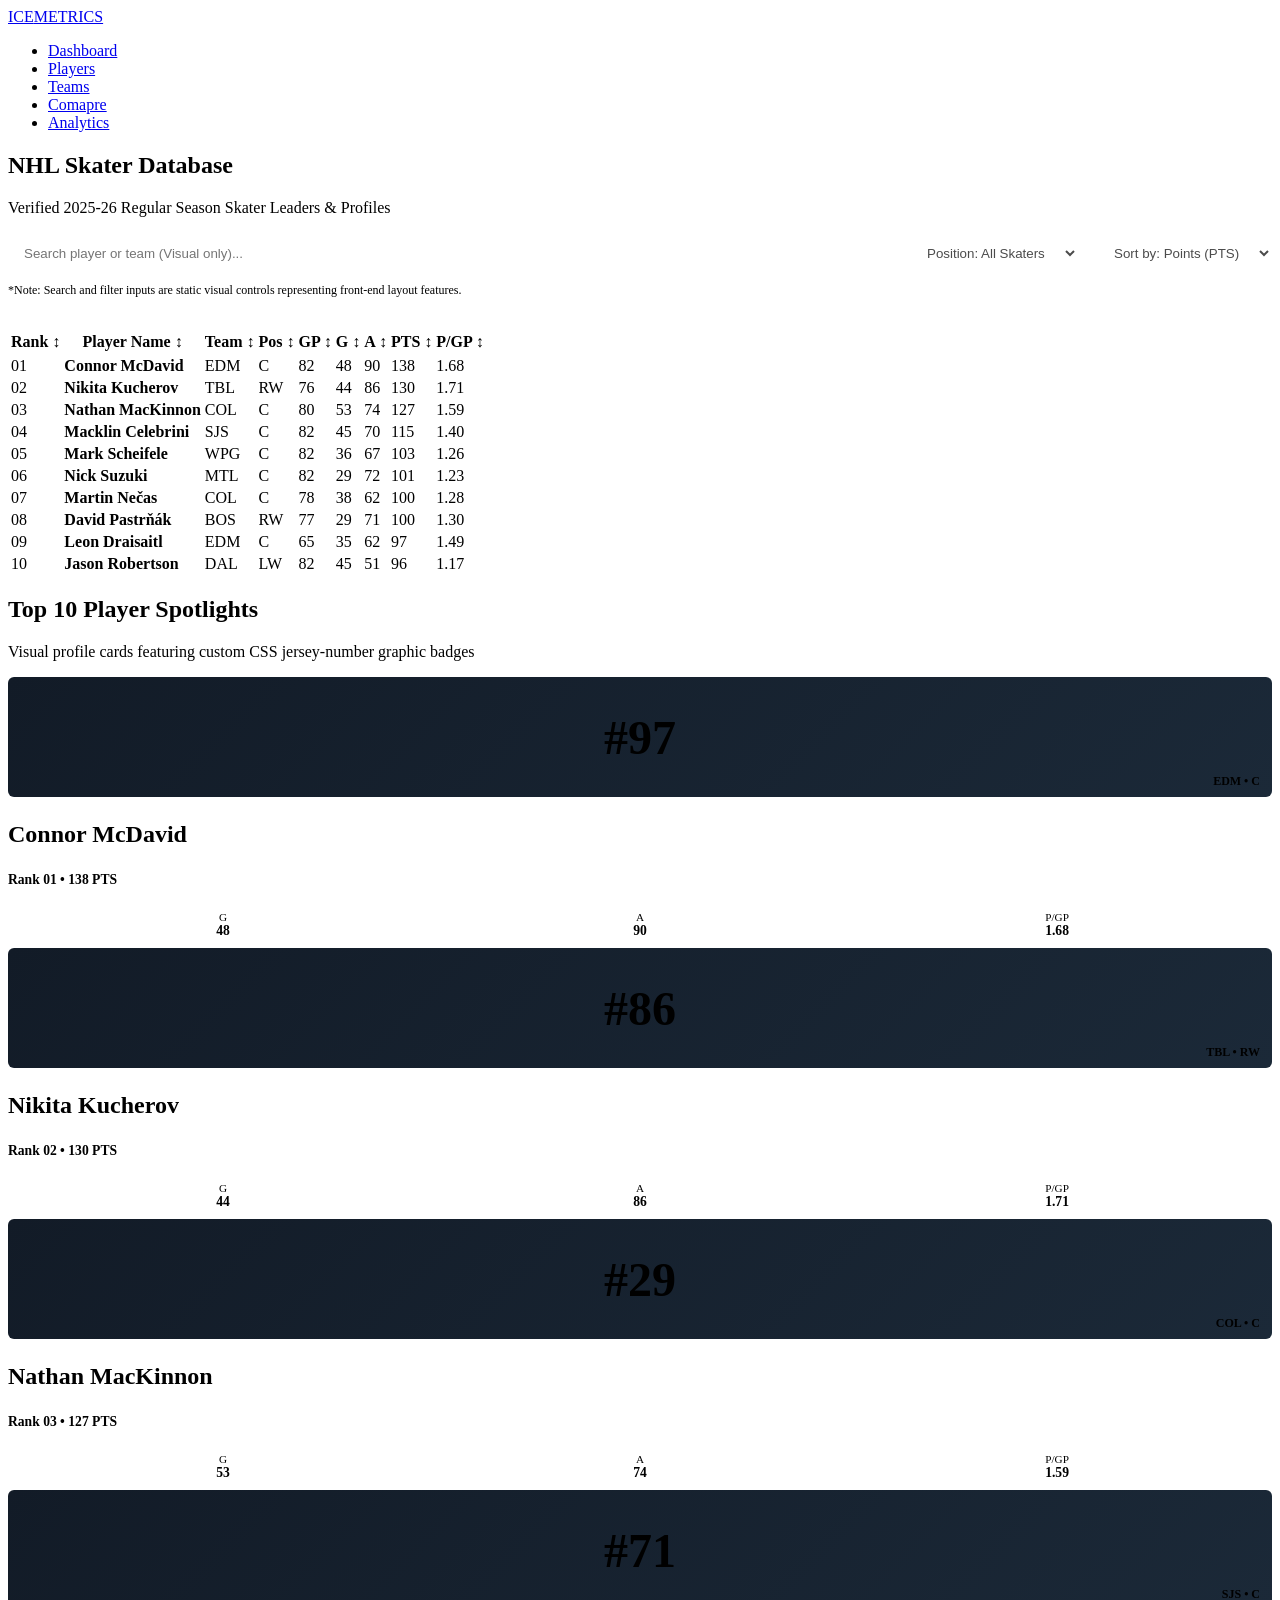
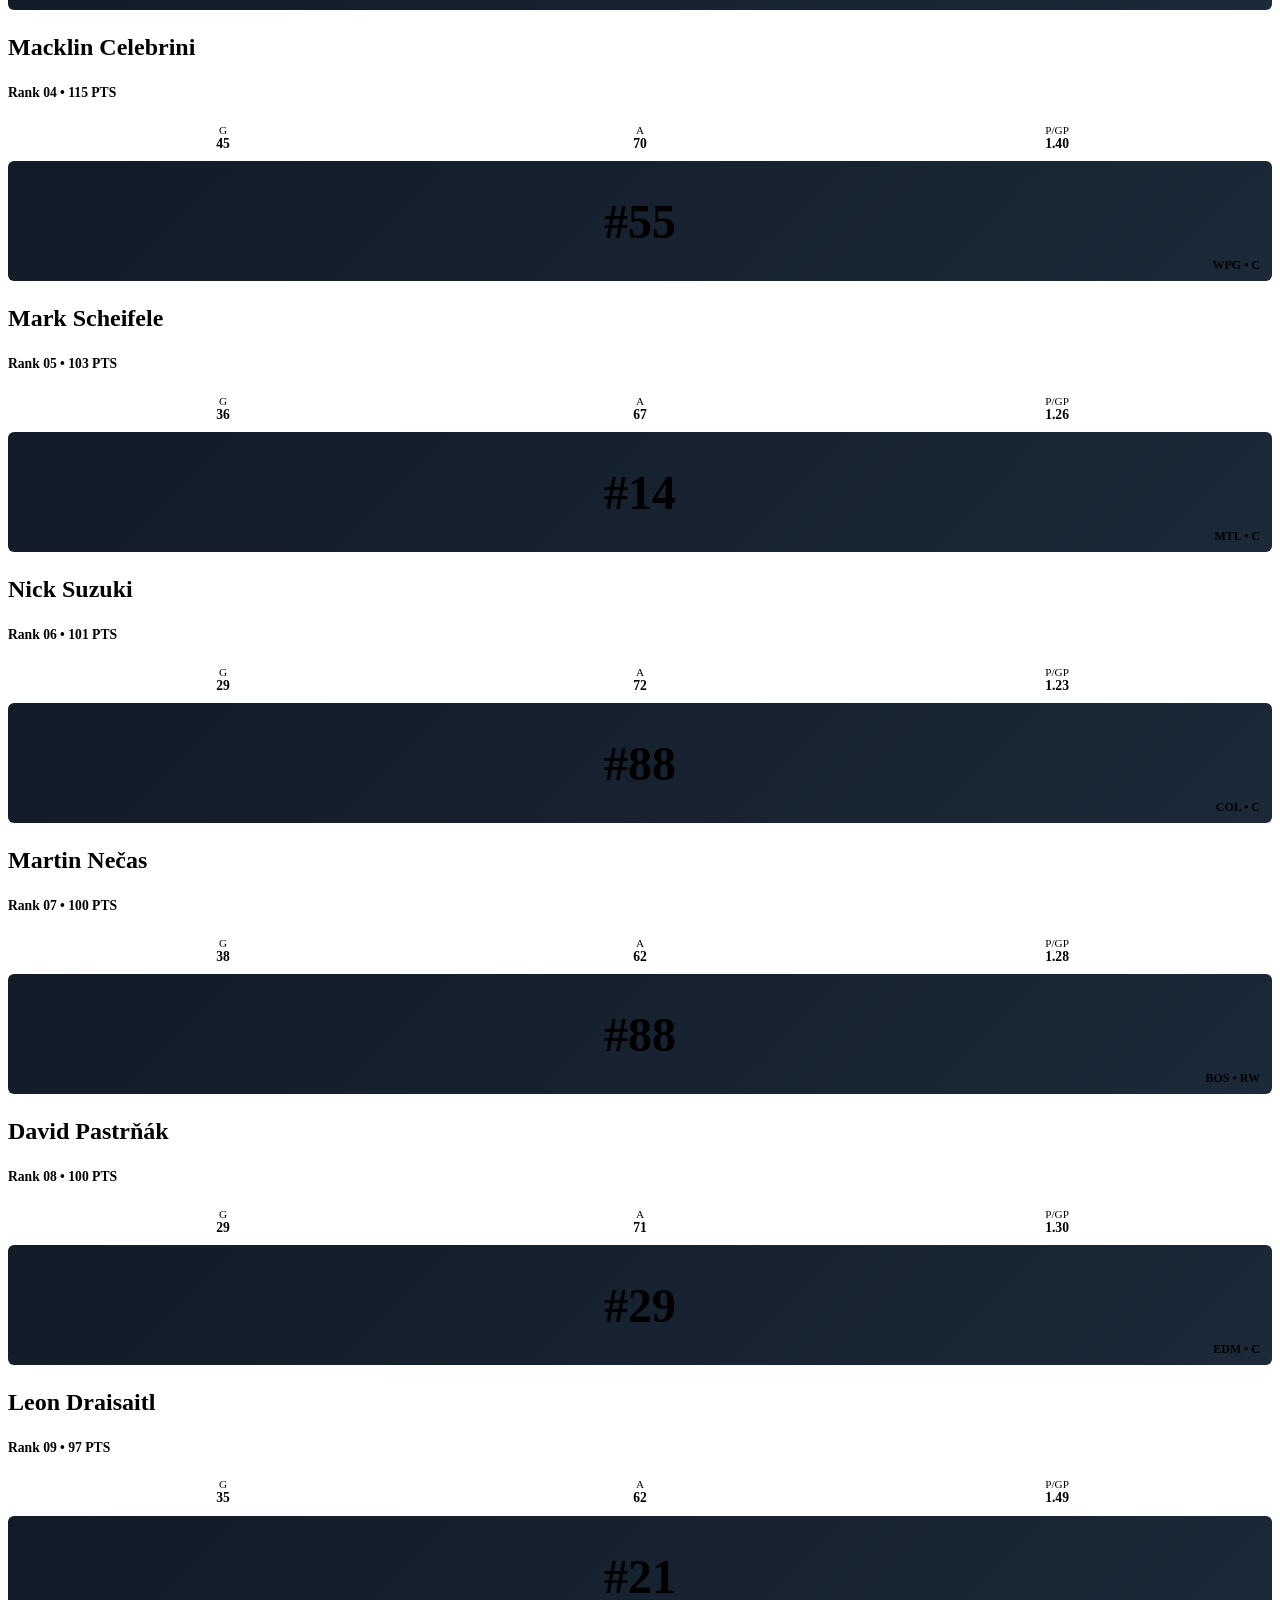
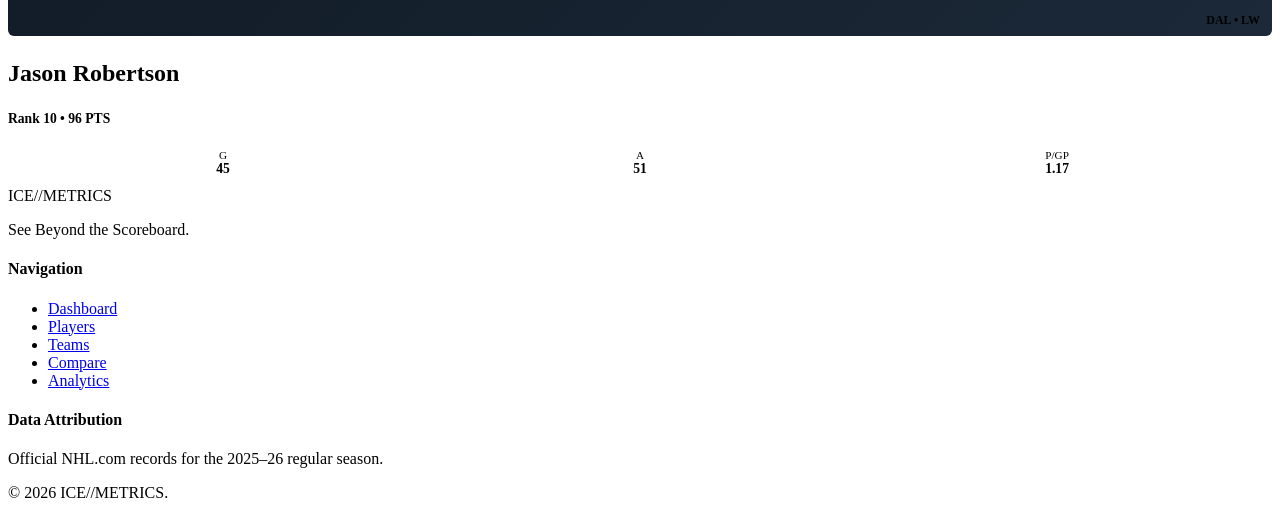
==== players.html @ bad7b71b "Add players.html for NHL Skater Database This commit introduces a new HTML file for the NHL Skater D" ====
<!DOCTYPE html>
<html lang="en">
    <head>
        <meta charset="UTF-8" />
        <meta name="viewport" content="width=device-width, initial-scale=1.0">
        <title>ICE METRICS - Skater Leaders & Profiles</title>
        
        <!-- Google Fonts -->
        <link rel="preconnect" href="https://fonts.googleapis.com">
        <link rel="preconnect" href="https://fonts.gstatic.com" crossorigin>
        <link href="https://fonts.googleapis.com/css2?family=Barlow+Condensed:wght@600;700;800;900&family=Inter:wght@400;500;600;700&display=swap" rel="stylesheet">
        
        <!-- Shared CSS Stylesheet -->
        <link rel="stylesheet" href="styles.css">
    </head>
    <body>
        
        <!-- STICKY HEADER & NAVIGATION -->
        <header class="site-header">
            <div class="header-container">
                <a href="index.html" class="brand-logo">
                    <span class="logo-text">ICE<span class="accent-blue"></span>METRICS</span>
                </a>
                <nav class="main-nav">
                    <ul>
                        <li><a href="index.html" class="nav-link">Dashboard</a></li>
                        <li><a href="players.html" class="nav-link active">Players</a></li>
                        <li><a href="teams.html" class="nav-link">Teams</a></li>
                        <li><a href="compare.html" class="nav-link">Comapre</a></li>
                        <li><a href="analytics.html" class="nav-link">Analytics</a></li>
                    </ul>
                </nav>
            </div>
        </header>
        
        <main>
            <!-- PAGE TITLE & VISUAL SEARCH CONTROLS -->
            <section class="section-container">
                <h1 class="section-title">NHL Skater Database</h1>
                <p class="section-subtitle">Verified 2025-26 Regular Season Skater Leaders & Profiles</p>
                <!-- Visual Search Bar & Filters (Static Elements for Design) -->
            <div class="card-panel" style="margin-bottom: 2rem;">
                <div style="display: flex; gap: 1rem; flex-wrap: wrap; align-items: center;">
                    <div style="flex: 1; min-width: 240px;">
                        <input type="text" placeholder="Search player or team (Visual only)..." disabled style="width: 100%; padding: 0.75rem 1rem; background-color: var(--bg-main); border: 1px solid var(--border-color); border-radius: 4px; color: var(--text-secondary); cursor: not-allowed;">
                    </div>
                    <div>
                        <select disabled style="padding: 0.75rem 1rem; background-color: var(--bg-main); border: 1px solid var(--border-color); border-radius: 4px; color: var(--text-secondary); cursor: not-allowed;">
                            <option>Position: All Skaters</option>
                        </select>
                    </div>
                    <div>
                        <select disabled style="padding: 0.75rem 1rem; background-color: var(--bg-main); border: 1px solid var(--border-color); border-radius: 4px; color: var(--text-secondary); cursor: not-allowed;">
                            <option>Sort by: Points (PTS)</option>
                        </select>
                    </div>
                </div>
                <p style="font-size: 0.75rem; color: var(--text-secondary); margin-top: 0.6rem;">*Note: Search and filter inputs are static visual controls representing front-end layout features.</p>
            </div>

            <!-- TOP 10 SKATER LEADERBOARD TABLE -->
            <div class="table-wrapper">
                <table class="data-table">
                    <thead>
                        <tr>
                            <th>Rank ↕</th>
                            <th>Player Name ↕</th>
                            <th>Team ↕</th>
                            <th>Pos ↕</th>
                            <th>GP ↕</th>
                            <th>G ↕</th>
                            <th>A ↕</th>
                            <th>PTS ↕</th>
                            <th>P/GP ↕</th>
                        </tr>
                    </thead>
                    <tbody>
                        <tr>
                            <tr><td class="rank-cell">01</td><td class="player-cell"><strong>Connor McDavid</strong></td><td>EDM</td><td>C</td><td>82</td><td>48</td><td>90</td><td class="highlight-cell">138</td><td>1.68</td></tr>
                        <tr><td class="rank-cell">02</td><td class="player-cell"><strong>Nikita Kucherov</strong></td><td>TBL</td><td>RW</td><td>76</td><td>44</td><td>86</td><td class="highlight-cell">130</td><td>1.71</td></tr>
                        <tr><td class="rank-cell">03</td><td class="player-cell"><strong>Nathan MacKinnon</strong></td><td>COL</td><td>C</td><td>80</td><td>53</td><td>74</td><td class="highlight-cell">127</td><td>1.59</td></tr>
                        <tr><td class="rank-cell">04</td><td class="player-cell"><strong>Macklin Celebrini</strong></td><td>SJS</td><td>C</td><td>82</td><td>45</td><td>70</td><td class="highlight-cell">115</td><td>1.40</td></tr>
                        <tr><td class="rank-cell">05</td><td class="player-cell"><strong>Mark Scheifele</strong></td><td>WPG</td><td>C</td><td>82</td><td>36</td><td>67</td><td class="highlight-cell">103</td><td>1.26</td></tr>
                        <tr><td class="rank-cell">06</td><td class="player-cell"><strong>Nick Suzuki</strong></td><td>MTL</td><td>C</td><td>82</td><td>29</td><td>72</td><td class="highlight-cell">101</td><td>1.23</td></tr>
                        <tr><td class="rank-cell">07</td><td class="player-cell"><strong>Martin Nečas</strong></td><td>COL</td><td>C</td><td>78</td><td>38</td><td>62</td><td class="highlight-cell">100</td><td>1.28</td></tr>
                        <tr><td class="rank-cell">08</td><td class="player-cell"><strong>David Pastrňák</strong></td><td>BOS</td><td>RW</td><td>77</td><td>29</td><td>71</td><td class="highlight-cell">100</td><td>1.30</td></tr>
                        <tr><td class="rank-cell">09</td><td class="player-cell"><strong>Leon Draisaitl</strong></td><td>EDM</td><td>C</td><td>65</td><td>35</td><td>62</td><td class="highlight-cell">97</td><td>1.49</td></tr>
                        <tr><td class="rank-cell">10</td><td class="player-cell"><strong>Jason Robertson</strong></td><td>DAL</td><td>LW</td><td>82</td><td>45</td><td>51</td><td class="highlight-cell">96</td><td>1.17</td></tr>
                    </tbody>
                </table>
            </div>
        </section>

        <!-- TOP 10 PLAYER SPOTLIGHT CARDS (NO PHOTOS — CSS GRAPHIC BADGES) -->
        <section class="section-container">
            <h2 class="section-title">Top 10 Player Spotlights</h2>
            <p class="section-subtitle">Visual profile cards featuring custom CSS jersey-number graphic badges</p>

            <div class="stats-grid">
                <!-- Card 1 -->
                <div class="card-panel">
                    <div style="background: linear-gradient(135deg, #121B27 0%, #1B2938 100%); height: 120px; border-radius: 6px; display: flex; align-items: center; justify-content: center; border: 1px solid var(--border-color); position: relative; margin-bottom: 1rem;">
                        <span style="font-family: var(--font-heading); font-size: 3rem; font-weight: 900; color: var(--accent-blue);">#97</span>
                        <span style="position: absolute; bottom: 8px; right: 12px; font-size: 0.75rem; color: var(--text-secondary); font-weight: 700;">EDM • C</span>
                    </div>
                    <h3 style="font-family: var(--font-heading); font-size: 1.5rem; font-weight: 800;">Connor McDavid</h3>
                    <p style="color: var(--accent-blue); font-size: 0.85rem; font-weight: 700; margin-bottom: 0.8rem;">Rank 01 • 138 PTS</p>
                    <div style="display: grid; grid-template-columns: repeat(3, 1fr); gap: 0.4rem; text-align: center; background: var(--bg-main); padding: 0.6rem; border-radius: 4px; border: 1px solid var(--border-color); font-size: 0.85rem;">
                        <div><span style="display:block; font-size:0.7rem; color:var(--text-secondary);">G</span><strong>48</strong></div>
                        <div><span style="display:block; font-size:0.7rem; color:var(--text-secondary);">A</span><strong>90</strong></div>
                        <div><span style="display:block; font-size:0.7rem; color:var(--text-secondary);">P/GP</span><strong style="color:var(--accent-blue);">1.68</strong></div>
                    </div>
                </div>

                <!-- Card 2 -->
                <div class="card-panel">
                    <div style="background: linear-gradient(135deg, #121B27 0%, #1B2938 100%); height: 120px; border-radius: 6px; display: flex; align-items: center; justify-content: center; border: 1px solid var(--border-color); position: relative; margin-bottom: 1rem;">
                        <span style="font-family: var(--font-heading); font-size: 3rem; font-weight: 900; color: var(--accent-blue);">#86</span>
                        <span style="position: absolute; bottom: 8px; right: 12px; font-size: 0.75rem; color: var(--text-secondary); font-weight: 700;">TBL • RW</span>
                    </div>
                    <h3 style="font-family: var(--font-heading); font-size: 1.5rem; font-weight: 800;">Nikita Kucherov</h3>
                    <p style="color: var(--accent-blue); font-size: 0.85rem; font-weight: 700; margin-bottom: 0.8rem;">Rank 02 • 130 PTS</p>
                    <div style="display: grid; grid-template-columns: repeat(3, 1fr); gap: 0.4rem; text-align: center; background: var(--bg-main); padding: 0.6rem; border-radius: 4px; border: 1px solid var(--border-color); font-size: 0.85rem;">
                        <div><span style="display:block; font-size:0.7rem; color:var(--text-secondary);">G</span><strong>44</strong></div>
                        <div><span style="display:block; font-size:0.7rem; color:var(--text-secondary);">A</span><strong>86</strong></div>
                        <div><span style="display:block; font-size:0.7rem; color:var(--text-secondary);">P/GP</span><strong style="color:var(--accent-blue);">1.71</strong></div>
                    </div>
                </div>

                <!-- Card 3 -->
                <div class="card-panel">
                    <div style="background: linear-gradient(135deg, #121B27 0%, #1B2938 100%); height: 120px; border-radius: 6px; display: flex; align-items: center; justify-content: center; border: 1px solid var(--border-color); position: relative; margin-bottom: 1rem;">
                        <span style="font-family: var(--font-heading); font-size: 3rem; font-weight: 900; color: var(--accent-blue);">#29</span>
                        <span style="position: absolute; bottom: 8px; right: 12px; font-size: 0.75rem; color: var(--text-secondary); font-weight: 700;">COL • C</span>
                    </div>
                    <h3 style="font-family: var(--font-heading); font-size: 1.5rem; font-weight: 800;">Nathan MacKinnon</h3>
                    <p style="color: var(--accent-blue); font-size: 0.85rem; font-weight: 700; margin-bottom: 0.8rem;">Rank 03 • 127 PTS</p>
                    <div style="display: grid; grid-template-columns: repeat(3, 1fr); gap: 0.4rem; text-align: center; background: var(--bg-main); padding: 0.6rem; border-radius: 4px; border: 1px solid var(--border-color); font-size: 0.85rem;">
                        <div><span style="display:block; font-size:0.7rem; color:var(--text-secondary);">G</span><strong>53</strong></div>
                        <div><span style="display:block; font-size:0.7rem; color:var(--text-secondary);">A</span><strong>74</strong></div>
                        <div><span style="display:block; font-size:0.7rem; color:var(--text-secondary);">P/GP</span><strong style="color:var(--accent-blue);">1.59</strong></div>
                    </div>
                </div>

                <!-- Card 4 -->
                <div class="card-panel">
                    <div style="background: linear-gradient(135deg, #121B27 0%, #1B2938 100%); height: 120px; border-radius: 6px; display: flex; align-items: center; justify-content: center; border: 1px solid var(--border-color); position: relative; margin-bottom: 1rem;">
                        <span style="font-family: var(--font-heading); font-size: 3rem; font-weight: 900; color: var(--accent-blue);">#71</span>
                        <span style="position: absolute; bottom: 8px; right: 12px; font-size: 0.75rem; color: var(--text-secondary); font-weight: 700;">SJS • C</span>
                    </div>
                    <h3 style="font-family: var(--font-heading); font-size: 1.5rem; font-weight: 800;">Macklin Celebrini</h3>
                    <p style="color: var(--accent-blue); font-size: 0.85rem; font-weight: 700; margin-bottom: 0.8rem;">Rank 04 • 115 PTS</p>
                    <div style="display: grid; grid-template-columns: repeat(3, 1fr); gap: 0.4rem; text-align: center; background: var(--bg-main); padding: 0.6rem; border-radius: 4px; border: 1px solid var(--border-color); font-size: 0.85rem;">
                        <div><span style="display:block; font-size:0.7rem; color:var(--text-secondary);">G</span><strong>45</strong></div>
                        <div><span style="display:block; font-size:0.7rem; color:var(--text-secondary);">A</span><strong>70</strong></div>
                        <div><span style="display:block; font-size:0.7rem; color:var(--text-secondary);">P/GP</span><strong style="color:var(--accent-blue);">1.40</strong></div>
                    </div>
                </div>

                <!-- Card 5 -->
                <div class="card-panel">
                    <div style="background: linear-gradient(135deg, #121B27 0%, #1B2938 100%); height: 120px; border-radius: 6px; display: flex; align-items: center; justify-content: center; border: 1px solid var(--border-color); position: relative; margin-bottom: 1rem;">
                        <span style="font-family: var(--font-heading); font-size: 3rem; font-weight: 900; color: var(--accent-blue);">#55</span>
                        <span style="position: absolute; bottom: 8px; right: 12px; font-size: 0.75rem; color: var(--text-secondary); font-weight: 700;">WPG • C</span>
                    </div>
                    <h3 style="font-family: var(--font-heading); font-size: 1.5rem; font-weight: 800;">Mark Scheifele</h3>
                    <p style="color: var(--accent-blue); font-size: 0.85rem; font-weight: 700; margin-bottom: 0.8rem;">Rank 05 • 103 PTS</p>
                    <div style="display: grid; grid-template-columns: repeat(3, 1fr); gap: 0.4rem; text-align: center; background: var(--bg-main); padding: 0.6rem; border-radius: 4px; border: 1px solid var(--border-color); font-size: 0.85rem;">
                        <div><span style="display:block; font-size:0.7rem; color:var(--text-secondary);">G</span><strong>36</strong></div>
                        <div><span style="display:block; font-size:0.7rem; color:var(--text-secondary);">A</span><strong>67</strong></div>
                        <div><span style="display:block; font-size:0.7rem; color:var(--text-secondary);">P/GP</span><strong style="color:var(--accent-blue);">1.26</strong></div>
                    </div>
                </div>

                <!-- Card 6 -->
                <div class="card-panel">
                    <div style="background: linear-gradient(135deg, #121B27 0%, #1B2938 100%); height: 120px; border-radius: 6px; display: flex; align-items: center; justify-content: center; border: 1px solid var(--border-color); position: relative; margin-bottom: 1rem;">
                        <span style="font-family: var(--font-heading); font-size: 3rem; font-weight: 900; color: var(--accent-blue);">#14</span>
                        <span style="position: absolute; bottom: 8px; right: 12px; font-size: 0.75rem; color: var(--text-secondary); font-weight: 700;">MTL • C</span>
                    </div>
                    <h3 style="font-family: var(--font-heading); font-size: 1.5rem; font-weight: 800;">Nick Suzuki</h3>
                    <p style="color: var(--accent-blue); font-size: 0.85rem; font-weight: 700; margin-bottom: 0.8rem;">Rank 06 • 101 PTS</p>
                    <div style="display: grid; grid-template-columns: repeat(3, 1fr); gap: 0.4rem; text-align: center; background: var(--bg-main); padding: 0.6rem; border-radius: 4px; border: 1px solid var(--border-color); font-size: 0.85rem;">
                        <div><span style="display:block; font-size:0.7rem; color:var(--text-secondary);">G</span><strong>29</strong></div>
                        <div><span style="display:block; font-size:0.7rem; color:var(--text-secondary);">A</span><strong>72</strong></div>
                        <div><span style="display:block; font-size:0.7rem; color:var(--text-secondary);">P/GP</span><strong style="color:var(--accent-blue);">1.23</strong></div>
                    </div>
                </div>

                <!-- Card 7 -->
                <div class="card-panel">
                    <div style="background: linear-gradient(135deg, #121B27 0%, #1B2938 100%); height: 120px; border-radius: 6px; display: flex; align-items: center; justify-content: center; border: 1px solid var(--border-color); position: relative; margin-bottom: 1rem;">
                        <span style="font-family: var(--font-heading); font-size: 3rem; font-weight: 900; color: var(--accent-blue);">#88</span>
                        <span style="position: absolute; bottom: 8px; right: 12px; font-size: 0.75rem; color: var(--text-secondary); font-weight: 700;">COL • C</span>
                    </div>
                    <h3 style="font-family: var(--font-heading); font-size: 1.5rem; font-weight: 800;">Martin Nečas</h3>
                    <p style="color: var(--accent-blue); font-size: 0.85rem; font-weight: 700; margin-bottom: 0.8rem;">Rank 07 • 100 PTS</p>
                    <div style="display: grid; grid-template-columns: repeat(3, 1fr); gap: 0.4rem; text-align: center; background: var(--bg-main); padding: 0.6rem; border-radius: 4px; border: 1px solid var(--border-color); font-size: 0.85rem;">
                        <div><span style="display:block; font-size:0.7rem; color:var(--text-secondary);">G</span><strong>38</strong></div>
                        <div><span style="display:block; font-size:0.7rem; color:var(--text-secondary);">A</span><strong>62</strong></div>
                        <div><span style="display:block; font-size:0.7rem; color:var(--text-secondary);">P/GP</span><strong style="color:var(--accent-blue);">1.28</strong></div>
                    </div>
                </div>

                <!-- Card 8 -->
                <div class="card-panel">
                    <div style="background: linear-gradient(135deg, #121B27 0%, #1B2938 100%); height: 120px; border-radius: 6px; display: flex; align-items: center; justify-content: center; border: 1px solid var(--border-color); position: relative; margin-bottom: 1rem;">
                        <span style="font-family: var(--font-heading); font-size: 3rem; font-weight: 900; color: var(--accent-blue);">#88</span>
                        <span style="position: absolute; bottom: 8px; right: 12px; font-size: 0.75rem; color: var(--text-secondary); font-weight: 700;">BOS • RW</span>
                    </div>
                    <h3 style="font-family: var(--font-heading); font-size: 1.5rem; font-weight: 800;">David Pastrňák</h3>
                    <p style="color: var(--accent-blue); font-size: 0.85rem; font-weight: 700; margin-bottom: 0.8rem;">Rank 08 • 100 PTS</p>
                    <div style="display: grid; grid-template-columns: repeat(3, 1fr); gap: 0.4rem; text-align: center; background: var(--bg-main); padding: 0.6rem; border-radius: 4px; border: 1px solid var(--border-color); font-size: 0.85rem;">
                        <div><span style="display:block; font-size:0.7rem; color:var(--text-secondary);">G</span><strong>29</strong></div>
                        <div><span style="display:block; font-size:0.7rem; color:var(--text-secondary);">A</span><strong>71</strong></div>
                        <div><span style="display:block; font-size:0.7rem; color:var(--text-secondary);">P/GP</span><strong style="color:var(--accent-blue);">1.30</strong></div>
                    </div>
                </div>

                <!-- Card 9 -->
                <div class="card-panel">
                    <div style="background: linear-gradient(135deg, #121B27 0%, #1B2938 100%); height: 120px; border-radius: 6px; display: flex; align-items: center; justify-content: center; border: 1px solid var(--border-color); position: relative; margin-bottom: 1rem;">
                        <span style="font-family: var(--font-heading); font-size: 3rem; font-weight: 900; color: var(--accent-blue);">#29</span>
                        <span style="position: absolute; bottom: 8px; right: 12px; font-size: 0.75rem; color: var(--text-secondary); font-weight: 700;">EDM • C</span>
                    </div>
                    <h3 style="font-family: var(--font-heading); font-size: 1.5rem; font-weight: 800;">Leon Draisaitl</h3>
                    <p style="color: var(--accent-blue); font-size: 0.85rem; font-weight: 700; margin-bottom: 0.8rem;">Rank 09 • 97 PTS</p>
                    <div style="display: grid; grid-template-columns: repeat(3, 1fr); gap: 0.4rem; text-align: center; background: var(--bg-main); padding: 0.6rem; border-radius: 4px; border: 1px solid var(--border-color); font-size: 0.85rem;">
                        <div><span style="display:block; font-size:0.7rem; color:var(--text-secondary);">G</span><strong>35</strong></div>
                        <div><span style="display:block; font-size:0.7rem; color:var(--text-secondary);">A</span><strong>62</strong></div>
                        <div><span style="display:block; font-size:0.7rem; color:var(--text-secondary);">P/GP</span><strong style="color:var(--accent-blue);">1.49</strong></div>
                    </div>
                </div>

                <!-- Card 10 -->
                <div class="card-panel">
                    <div style="background: linear-gradient(135deg, #121B27 0%, #1B2938 100%); height: 120px; border-radius: 6px; display: flex; align-items: center; justify-content: center; border: 1px solid var(--border-color); position: relative; margin-bottom: 1rem;">
                        <span style="font-family: var(--font-heading); font-size: 3rem; font-weight: 900; color: var(--accent-blue);">#21</span>
                        <span style="position: absolute; bottom: 8px; right: 12px; font-size: 0.75rem; color: var(--text-secondary); font-weight: 700;">DAL • LW</span>
                    </div>
                    <h3 style="font-family: var(--font-heading); font-size: 1.5rem; font-weight: 800;">Jason Robertson</h3>
                    <p style="color: var(--accent-blue); font-size: 0.85rem; font-weight: 700; margin-bottom: 0.8rem;">Rank 10 • 96 PTS</p>
                    <div style="display: grid; grid-template-columns: repeat(3, 1fr); gap: 0.4rem; text-align: center; background: var(--bg-main); padding: 0.6rem; border-radius: 4px; border: 1px solid var(--border-color); font-size: 0.85rem;">
                        <div><span style="display:block; font-size:0.7rem; color:var(--text-secondary);">G</span><strong>45</strong></div>
                        <div><span style="display:block; font-size:0.7rem; color:var(--text-secondary);">A</span><strong>51</strong></div>
                        <div><span style="display:block; font-size:0.7rem; color:var(--text-secondary);">P/GP</span><strong style="color:var(--accent-blue);">1.17</strong></div>
                    </div>
                </div>
            </div>
        </section>
    </main>
    <!-- FOOTER -->
    <footer class="site-footer">
        <div class="footer-container">
            <div class="footer-brand">
                <span class="logo-text">ICE<span class="accent-blue">//</span>METRICS</span>
                <p class="tagline">See Beyond the Scoreboard.</p>
            </div>
            <div class="footer-links">
                <h4>Navigation</h4>
                <ul>
                    <li><a href="index.html">Dashboard</a></li>
                    <li><a href="players.html">Players</a></li>
                    <li><a href="teams.html">Teams</a></li>
                    <li><a href="compare.html">Compare</a></li>
                    <li><a href="analytics.html">Analytics</a></li>
                </ul>
            </div>
            <div class="footer-credits">
                <h4>Data Attribution</h4>
                <p>Official NHL.com records for the 2025–26 regular season.</p>
                <p class="copyright">&copy; 2026 ICE//METRICS.</p>
            </div>
        </div>
    </footer>
    </body>
</html>
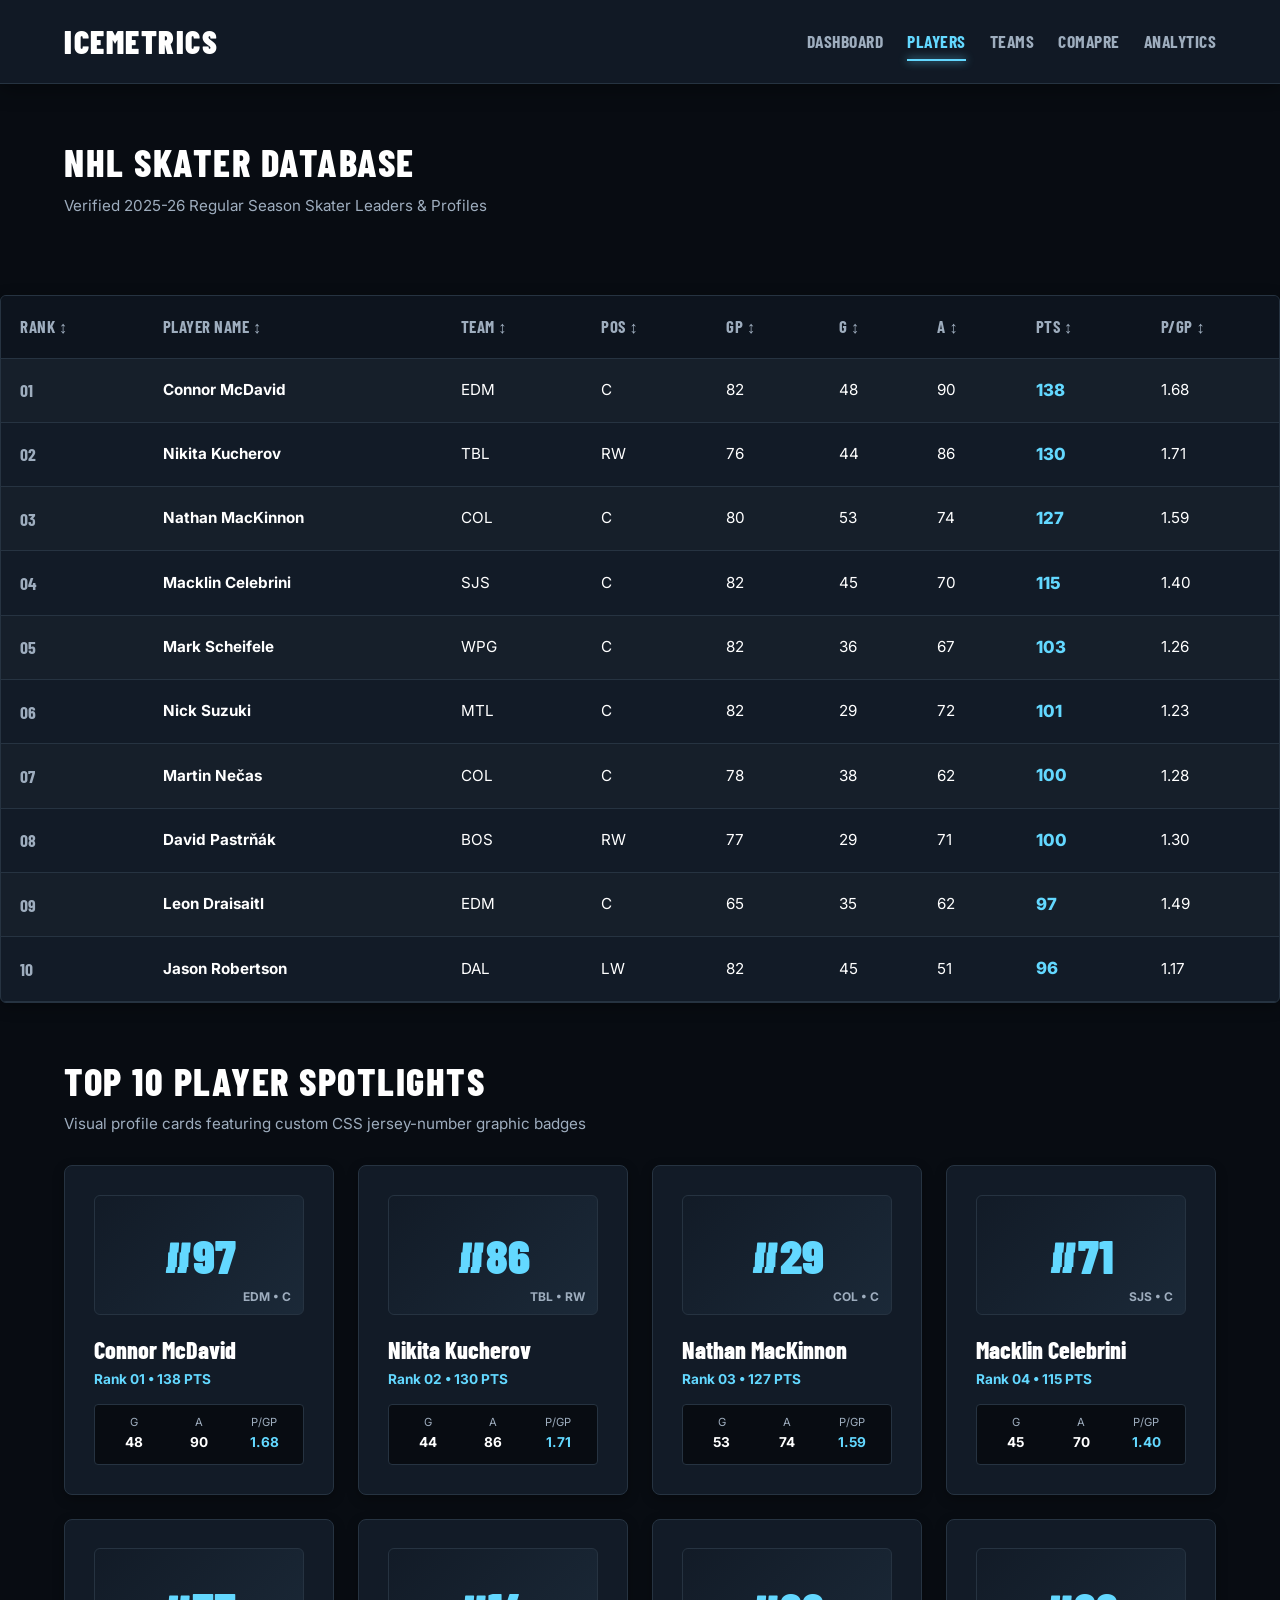
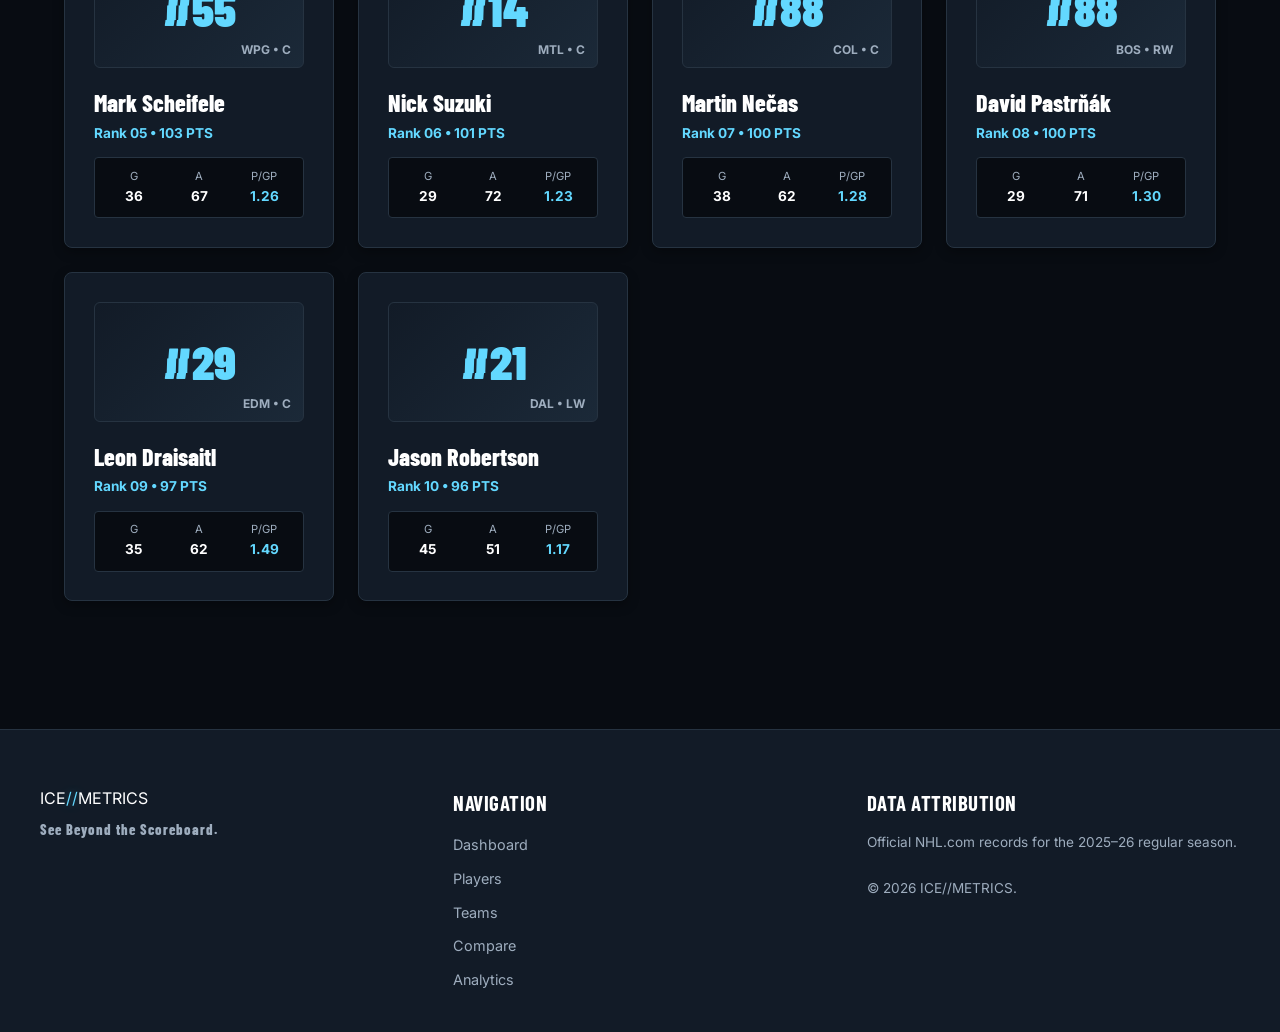
==== commit 12f36302: "Got rid of search bar" ====
--- a/players.html
+++ b/players.html
@@ -38,25 +38,8 @@
             <section class="section-container">
                 <h1 class="section-title">NHL Skater Database</h1>
                 <p class="section-subtitle">Verified 2025-26 Regular Season Skater Leaders & Profiles</p>
-                <!-- Visual Search Bar & Filters (Static Elements for Design) -->
-            <div class="card-panel" style="margin-bottom: 2rem;">
-                <div style="display: flex; gap: 1rem; flex-wrap: wrap; align-items: center;">
-                    <div style="flex: 1; min-width: 240px;">
-                        <input type="text" placeholder="Search player or team (Visual only)..." disabled style="width: 100%; padding: 0.75rem 1rem; background-color: var(--bg-main); border: 1px solid var(--border-color); border-radius: 4px; color: var(--text-secondary); cursor: not-allowed;">
-                    </div>
-                    <div>
-                        <select disabled style="padding: 0.75rem 1rem; background-color: var(--bg-main); border: 1px solid var(--border-color); border-radius: 4px; color: var(--text-secondary); cursor: not-allowed;">
-                            <option>Position: All Skaters</option>
-                        </select>
-                    </div>
-                    <div>
-                        <select disabled style="padding: 0.75rem 1rem; background-color: var(--bg-main); border: 1px solid var(--border-color); border-radius: 4px; color: var(--text-secondary); cursor: not-allowed;">
-                            <option>Sort by: Points (PTS)</option>
-                        </select>
-                    </div>
-                </div>
-                <p style="font-size: 0.75rem; color: var(--text-secondary); margin-top: 0.6rem;">*Note: Search and filter inputs are static visual controls representing front-end layout features.</p>
-            </div>
+             <!-- Table and spotlights follow directly -->
+            </section>
 
             <!-- TOP 10 SKATER LEADERBOARD TABLE -->
             <div class="table-wrapper">
--- a/styles.css
+++ b/styles.css
@@ -0,0 +1,611 @@
+/* 1. GLOBAL STYLES, VARIABLES & SMOOTH SCROLLING */
+/* Enable Smooth Anchor Scrolling Across Entire Document */
+html {
+    scroll-behavior: smooth;
+}
+
+:root {
+    /*Color Palette */
+    --bg-main: #080C12;        /* Main Background */
+    --bg-card: #121B27;        /* Cards and Panels */
+    --bg-hover: #1B2938;        /* Hover Backgrounds */
+    --accent-blue: #63D8FF;        /* Ice Blue Accent */
+    --accent-red: #FF5364;        /* Power Red Accent */
+    --text-primary: #FFFFFF;        /* Primary Text */
+    --text-secondary: #9EADBE;        /* Secondary Text */
+    --border-color: #263341;        /* Subtle Borders */
+    
+    /* Typography */
+    --font-heading: 'Barlow Condensed', sans-serif;
+    --font-body: 'Inter', sans-serif;
+}
+
+/* Base Reset */
+* {
+    margin: 0;
+    padding: 0;
+    box-sizing: border-box;
+}
+
+body {
+    background-color: var(--bg-main);
+    color: var(--text-primary);
+    font-family: var(--font-body);
+    line-height: 1.6;
+    overflow-x: hidden;
+}
+
+/* Accessible Focus States for Keyboard Navigation */
+a:focus-visible,
+button:focus-visible,
+input:focus-visible,
+select:focus-visible {
+    outline: 2px solid var(--accent-blue);
+    outline-offset: 4px;
+    box-shadow: 0 0 10px rgba(99, 216, 255, 0.5);
+}
+
+/* Standard Hyperlink Styles */
+a {
+    color: var(--accent-blue);
+    text-decoration: none;
+    transition: color 0.2s ease;
+}
+
+a:hover{
+    color: #FFFFFF;
+}
+
+/* Content Container Layout */
+.section-container {
+    max-width: 1200px;
+    margin: 0 auto;
+    padding: 3rem 1.5rem;
+}
+
+.section-title {
+    font-family: var(--font-heading);
+    font-size: 2.4rem;
+    font-weight: 800;
+    text-transform: uppercase;
+    letter-spacing: 1.5px;
+    color: var(--text-primary);
+}
+
+.section-subtitle {
+    color: var(--text-secondary);
+    font-size: 0.95rem;
+    margin-bottom: 1.8rem;
+}
+
+/* Panel Card Container */
+.card-panel {
+    background-color: var(--bg-card);
+    border: 1px solid var(--border-color);
+    border-radius: 8px;
+    padding: 1.8rem;
+    box-shadow: 0 4px 12px rgba(0, 0, 0, 0.3);
+}
+
+/* 2. STICKY HEADER & ANIMATED NAVIGATION BAR */
+.site-header {
+    background-color: rgba(18, 27, 39, 0.95);
+    backdrop-filter: blue(8px);
+    border-bottom: 1px solid var(--border-color);
+    
+    /* Sticky Header Properties */
+    position: sticky;
+    top: 0;
+    z-index: 1000;
+    
+    /* Subtle Box Shadow */
+    box-shadow: 0 4px 20px rgba(0, 0, 0, 0.4);
+    transition: all 0.3s ease;
+}
+
+.header-container {
+    max-width: 1200px;
+    margin: 0 auto;
+    padding: 1rem 1.5rem;
+    display: flex;
+    justify-content: space-between;
+    align-items: center;
+}
+
+.brand-logo {
+    font-family: var(--font-heading);
+    font-size: 2rem;
+    font-weight: 900;
+    color: var(--text-primary);
+    letter-spacing: 1.5px;
+    display: flex;
+    align-items: center;
+}
+
+.accent-blue {
+    color: var(--accent-blue);
+    text-shadow: 0 0 10px rgba(99, 216, 255, 0.4);
+}
+
+.main-nav ul {
+    display: flex;
+    list-style: none;
+    gap: 1.5rem;
+}
+
+/* Animated Nav Links with Underline Transition */
+.nav-link {
+    color: var(--text-secondary);
+    font-family: var(--font-heading);
+    font-size: 1.1rem;
+    font-weight: 700;
+    letter-spacing: 0.5px;
+    text-transform: uppercase;
+    padding: 0.4rem 0;
+    position: relative;
+    transition: color 0.25s ease;
+}
+
+/* Animated Underline Effect using ::after Pseudoelement */
+.nav-link::after {
+    content: '';
+    position: absolute;
+    width: 100%;
+    height: 2px;
+    bottom: -2px;
+    left: 0;
+    background-color: var(--accent-blue);
+    box-shadow: 0 0 8px var(--accent-blue);
+    transform: scaleX(0);
+    transform-origin: bottom right;
+    transition: transform 0.3s cubic-bezier(0.65, 0, 0.35, 1);
+}
+
+.nav-link:hover {
+    color: var(--text-primary);
+}
+
+.nav-link:hover::after,
+.nav-link.active::after {
+    transform: scaleX(1);
+    transform-origin: bottom left;
+}
+
+.nav-link.active {
+    color: var(--accent-blue);
+}
+
+
+/* ==========================================================================
+   3. HERO SECTION (WITH ICE-RINK VISUAL PATTERN)
+   ========================================================================== */
+
+.hero-section {
+    position: relative;
+    background: linear-gradient(180deg, #121B27 0%, #080C12 100%);
+    border-bottom: 1px solid var(--border-color);
+    padding: 5.5rem 1.5rem;
+    text-align: center;
+    overflow: hidden;
+}
+
+/* Subtle Ice-Rink Red/Blue Line Background Overlay */
+.hero-section::before {
+    content: '';
+    position: absolute;
+    top: 0;
+    left: 50%;
+    transform: translateX(-50%);
+    width: 100%;
+    max-width: 1000px;
+    height: 100%;
+    background: 
+        radial-gradient(circle, rgba(99, 216, 255, 0.05) 0%, transparent 60%),
+        linear-gradient(90deg, transparent 49.5%, rgba(255, 83, 100, 0.15) 50%, transparent 50.5%);
+    pointer-events: none;
+}
+
+.hero-content {
+    position: relative;
+    max-width: 800px;
+    margin: 0 auto;
+    z-index: 2;
+}
+
+.hero-tagline {
+    color: var(--accent-blue);
+    font-family: var(--font-heading);
+    font-size: 1.3rem;
+    letter-spacing: 2px;
+    font-weight: 800;
+    display: block;
+    margin-bottom: 0.6rem;
+    text-shadow: 0 0 12px rgba(99, 216, 255, 0.3);
+}
+
+.hero-title {
+    font-family: var(--font-heading);
+    font-size: 4rem;
+    line-height: 1.05;
+    font-weight: 900;
+    margin-bottom: 1.2rem;
+    letter-spacing: 1px;
+    text-transform: uppercase;
+}
+
+.hero-description {
+    color: var(--text-secondary);
+    font-size: 1.15rem;
+    margin-bottom: 2.2rem;
+    max-width: 700px;
+    margin-left: auto;
+    margin-right: auto;
+}
+
+.hero-buttons {
+    display: flex;
+    justify-content: center;
+    gap: 1.2rem;
+    flex-wrap: wrap;
+}
+
+/* Button Component Styles */
+.btn {
+    display: inline-block;
+    padding: 0.85rem 1.8rem;
+    font-family: var(--font-heading);
+    font-size: 1.15rem;
+    font-weight: 800;
+    letter-spacing: 0.5px;
+    text-transform: uppercase;
+    border-radius: 4px;
+    transition: all 0.25s ease;
+}
+
+.btn-primary {
+    background-color: var(--accent-blue);
+    color: #080C12;
+    box-shadow: 0 0 15px rgba(99, 216, 255, 0.25);
+}
+
+.btn-primary:hover {
+    background-color: #8ce3ff;
+    color: #080C12;
+    box-shadow: 0 0 25px rgba(99, 216, 255, 0.45);
+    transform: translateY(-2px);
+}
+
+.btn-secondary {
+    background-color: transparent;
+    color: var(--text-primary);
+    border: 1px solid var(--border-color);
+}
+
+.btn-secondary:hover {
+    background-color: var(--bg-hover);
+    border-color: var(--accent-blue);
+    transform: translateY(-2px);
+}
+
+
+/* ==========================================================================
+   4. STATISTICAL OVERVIEW CARDS (GRID)
+   ========================================================================== */
+
+.stats-grid {
+    display: grid;
+    grid-template-columns: repeat(auto-fit, minmax(240px, 1fr));
+    gap: 1.5rem;
+}
+
+.stat-card {
+    background-color: var(--bg-card);
+    border: 1px solid var(--border-color);
+    padding: 1.8rem;
+    border-radius: 6px;
+    display: flex;
+    flex-direction: column;
+    transition: all 0.25s ease;
+    box-shadow: 0 4px 12px rgba(0, 0, 0, 0.2);
+}
+
+.stat-card:hover {
+    border-color: var(--accent-blue);
+    background-color: var(--bg-hover);
+    box-shadow: 0 6px 20px rgba(99, 216, 255, 0.15);
+    transform: translateY(-3px);
+}
+
+.stat-label {
+    color: var(--text-secondary);
+    font-size: 0.85rem;
+    font-weight: 600;
+    text-transform: uppercase;
+    letter-spacing: 0.5px;
+}
+
+.stat-number {
+    font-family: var(--font-heading);
+    font-size: 3.2rem;
+    font-weight: 800;
+    color: var(--accent-blue);
+    line-height: 1.1;
+    margin: 0.4rem 0;
+    text-shadow: 0 0 10px rgba(99, 216, 255, 0.2);
+}
+
+.stat-detail {
+    color: var(--text-secondary);
+    font-size: 0.85rem;
+}
+
+
+/* ==========================================================================
+   5. DATA TABLE STYLING
+   ========================================================================== */
+
+.section-header-flex {
+    display: flex;
+    justify-content: space-between;
+    align-items: flex-end;
+    margin-bottom: 0.5rem;
+}
+
+.view-all-link {
+    font-size: 0.95rem;
+    font-weight: 700;
+    margin-bottom: 1.8rem;
+}
+
+.table-wrapper {
+    overflow-x: auto;
+    background-color: var(--bg-card);
+    border: 1px solid var(--border-color);
+    border-radius: 6px;
+    box-shadow: 0 4px 15px rgba(0, 0, 0, 0.3);
+}
+
+.data-table {
+    width: 100%;
+    border-collapse: collapse;
+    text-align: left;
+    font-size: 0.95rem;
+}
+
+.data-table th, 
+.data-table td {
+    padding: 1.1rem 1.2rem;
+    border-bottom: 1px solid var(--border-color);
+}
+
+.data-table th {
+    background-color: #0d141e;
+    color: var(--text-secondary);
+    font-family: var(--font-heading);
+    font-size: 1.05rem;
+    font-weight: 700;
+    letter-spacing: 0.5px;
+    text-transform: uppercase;
+}
+
+.data-table tbody tr:nth-child(even) {
+    background-color: rgba(255, 255, 255, 0.015);
+}
+
+.data-table tbody tr:hover {
+    background-color: var(--bg-hover);
+}
+
+.rank-cell {
+    color: var(--text-secondary);
+    font-weight: 700;
+    font-family: var(--font-heading);
+    font-size: 1.1rem;
+}
+
+.player-cell {
+    color: var(--text-primary);
+}
+
+.highlight-cell {
+    color: var(--accent-blue);
+    font-weight: 800;
+    font-size: 1.05rem;
+}
+
+
+/* ==========================================================================
+   6. CSS PROGRESS BARS & CHARTS
+   ========================================================================== */
+
+.trend-item {
+    margin-bottom: 1.4rem;
+}
+
+.trend-item:last-child {
+    margin-bottom: 0;
+}
+
+.trend-info {
+    display: flex;
+    justify-content: space-between;
+    margin-bottom: 0.5rem;
+    font-size: 0.95rem;
+    font-weight: 600;
+}
+
+.trend-value {
+    color: var(--accent-blue);
+    font-weight: 700;
+}
+
+.progress-bar-container {
+    background-color: var(--bg-main);
+    border: 1px solid var(--border-color);
+    height: 16px;
+    border-radius: 10px;
+    overflow: hidden;
+}
+
+.progress-bar-fill {
+    height: 100%;
+    border-radius: 10px;
+    transition: width 0.6s ease;
+}
+
+.fill-blue {
+    background: linear-gradient(90deg, #1B2938 0%, var(--accent-blue) 100%);
+}
+
+.fill-red {
+    background: linear-gradient(90deg, #1B2938 0%, var(--accent-red) 100%);
+}
+
+.fill-slate {
+    background-color: var(--text-secondary);
+}
+
+/* Horizontal Bar Chart Component */
+.chart-container {
+    display: flex;
+    flex-direction: column;
+    gap: 1.2rem;
+}
+
+.chart-row {
+    display: flex;
+    flex-direction: column;
+    gap: 0.4rem;
+}
+
+.chart-label {
+    font-weight: 600;
+    font-size: 0.95rem;
+}
+
+.chart-bar-wrapper {
+    background-color: var(--bg-main);
+    border: 1px solid var(--border-color);
+    border-radius: 4px;
+    height: 32px;
+    width: 100%;
+    overflow: hidden;
+}
+
+.chart-bar {
+    background: linear-gradient(90deg, #1B2938 0%, var(--accent-blue) 100%);
+    height: 100%;
+    display: flex;
+    align-items: center;
+    justify-content: flex-end;
+    padding-right: 0.8rem;
+    border-radius: 4px;
+    transition: width 0.6s ease;
+}
+
+.chart-value {
+    color: #080C12;
+    font-weight: 900;
+    font-size: 0.85rem;
+}
+
+
+/* ==========================================================================
+   7. FOOTER STYLING
+   ========================================================================== */
+
+.site-footer {
+    background-color: var(--bg-card);
+    border-top: 1px solid var(--border-color);
+    margin-top: 5rem;
+    padding: 3.5rem 1.5rem 2rem;
+}
+
+.footer-container {
+    max-width: 1200px;
+    margin: 0 auto;
+    display: grid;
+    grid-template-columns: repeat(auto-fit, minmax(220px, 1fr));
+    gap: 2.5rem;
+}
+
+.tagline {
+    color: var(--accent-blue);
+    font-family: var(--font-heading);
+    font-weight: 800;
+    letter-spacing: 1px;
+    margin-top: 0.2rem;
+}
+
+.footer-brand p {
+    color: var(--text-secondary);
+    font-size: 0.9rem;
+    margin-top: 0.4rem;
+}
+
+.footer-links h4, 
+.footer-credits h4 {
+    font-family: var(--font-heading);
+    font-size: 1.3rem;
+    margin-bottom: 0.8rem;
+    color: var(--text-primary);
+    letter-spacing: 0.5px;
+    text-transform: uppercase;
+}
+
+.footer-links ul {
+    list-style: none;
+}
+
+.footer-links li {
+    margin-bottom: 0.5rem;
+}
+
+.footer-links a {
+    color: var(--text-secondary);
+    font-size: 0.9rem;
+}
+
+.footer-links a:hover {
+    color: var(--accent-blue);
+}
+
+.footer-credits p {
+    color: var(--text-secondary);
+    font-size: 0.85rem;
+    margin-bottom: 0.6rem;
+}
+
+.copyright {
+    margin-top: 1.5rem;
+    font-size: 0.8rem;
+    color: var(--text-secondary);
+}
+
+
+/* ==========================================================================
+   8. MEDIA QUERIES (RESPONSIVE MOBILE & TABLET DESIGN)
+   ========================================================================== */
+
+@media (max-width: 768px) {
+    .header-container {
+        flex-direction: column;
+        gap: 0.8rem;
+        text-align: center;
+    }
+
+    .main-nav ul {
+        flex-wrap: wrap;
+        justify-content: center;
+        gap: 0.8rem 1.2rem;
+    }
+
+    .hero-title {
+        font-size: 2.8rem;
+    }
+
+    .section-header-flex {
+        flex-direction: column;
+        align-items: flex-start;
+    }
+}
